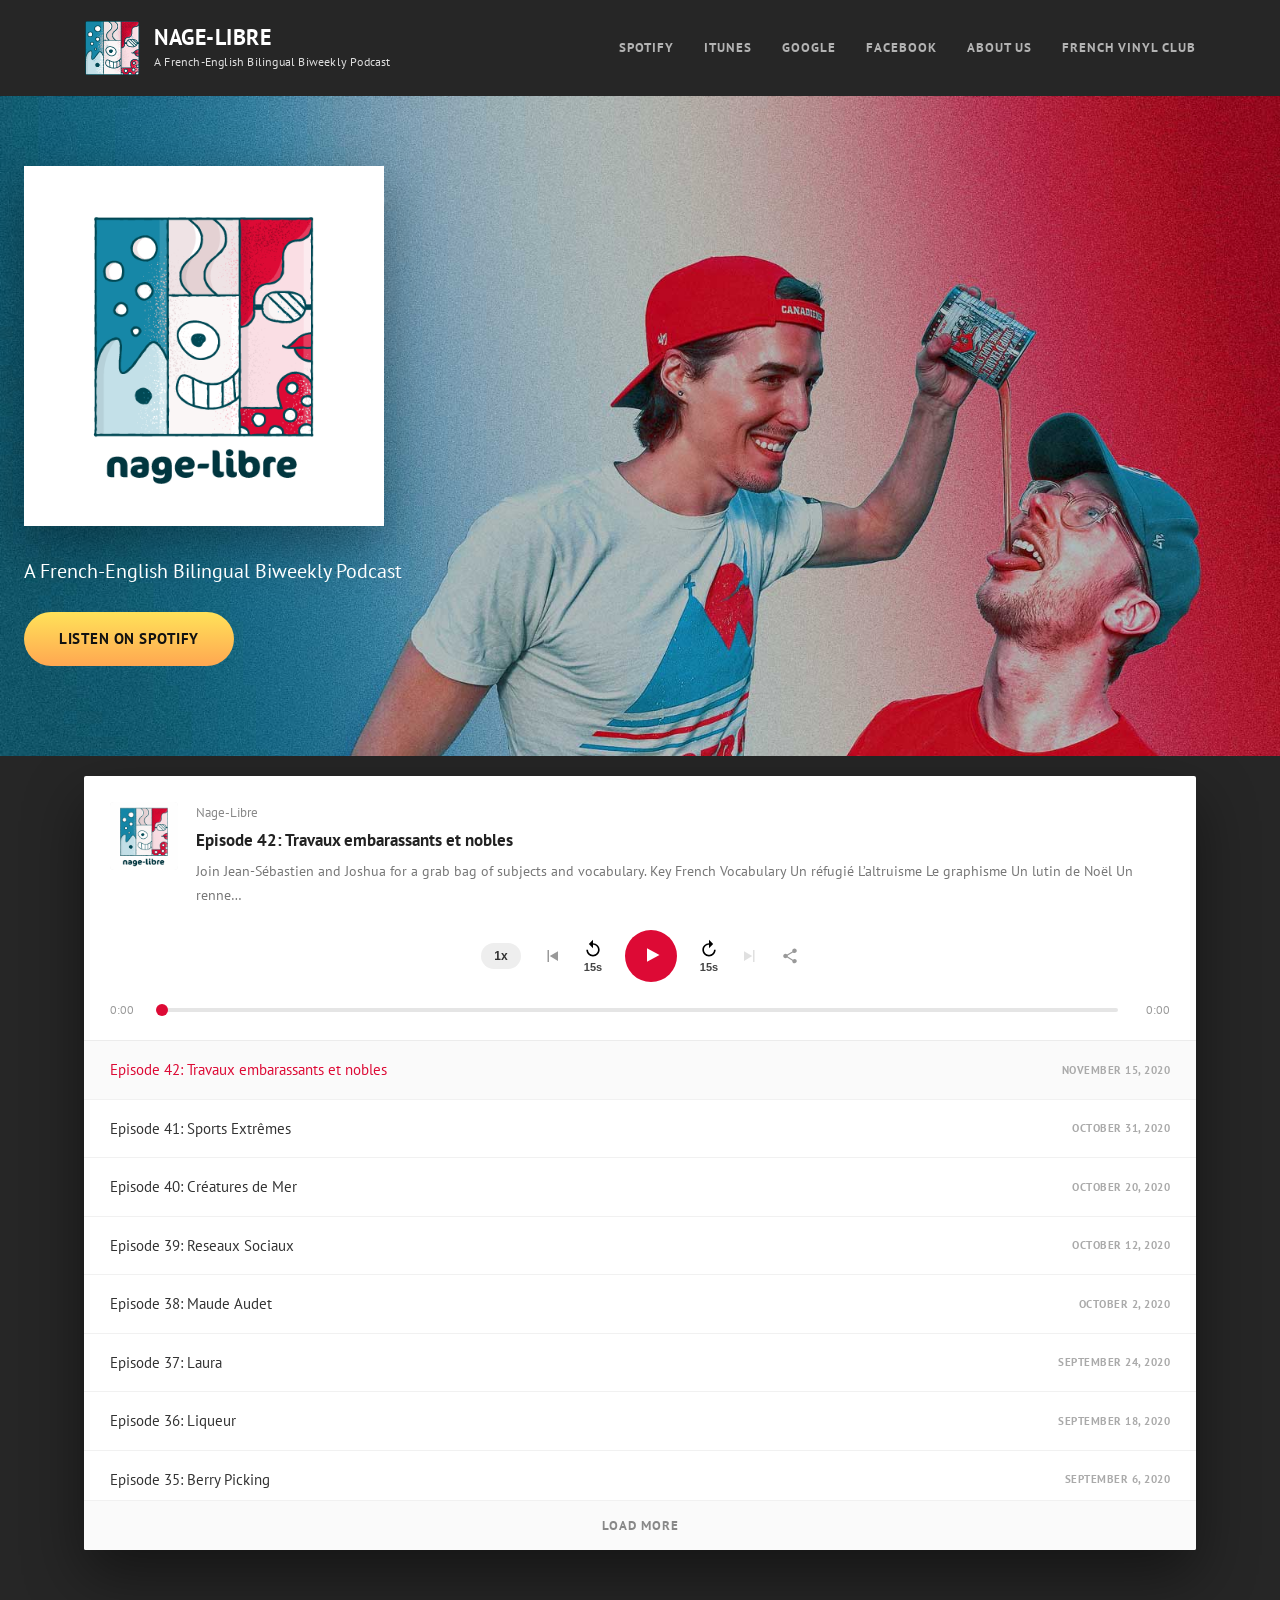
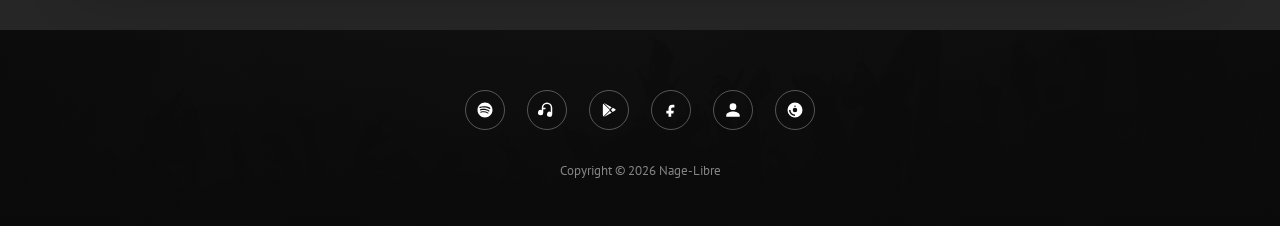
==== index.html @ 6a8b4f11 "Rebuild nagelibre.org as a static site Recreates the WordPress site (home, About Us, French Vinyl Cl" ====
<!doctype html>
<html lang="en">
<head>
<meta charset="utf-8">
<meta name="viewport" content="width=device-width, initial-scale=1">
<title>Nage-Libre – A French-English Bilingual Biweekly Podcast</title>
<meta name="description" content="Nage-Libre is a collection of open and relaxed bilingual conversations that invite you to listen and learn in French and English.">
<link rel="icon" href="/images/favicon-32.png" sizes="32x32">
<link rel="icon" href="/images/favicon-192.png" sizes="192x192">
<link rel="apple-touch-icon" href="/images/favicon-180.png">
<link rel="preconnect" href="https://fonts.googleapis.com">
<link rel="preconnect" href="https://fonts.gstatic.com" crossorigin>
<link href="https://fonts.googleapis.com/css2?family=PT+Sans:ital,wght@0,400;0,700;1,400;1,700&family=Mrs+Saint+Delafield&display=swap" rel="stylesheet">
<link rel="stylesheet" href="/css/style.css">
</head>
<body>

<header class="site-header">
  <div class="container">
    <div class="site-branding">
      <a href="/"><img src="/images/logo.png" alt="Nage-Libre"></a>
      <div>
        <p class="site-title"><a href="/">NAGE-LIBRE</a></p>
        <p class="site-description">A French-English Bilingual Biweekly Podcast</p>
      </div>
    </div>
    <button class="menu-toggle" aria-expanded="false" aria-controls="main-nav">
      <span class="icon-open">&#9776; Menu</span>
      <span class="icon-close">&#10005; Menu</span>
    </button>
    <nav class="main-navigation" id="main-nav">
      <ul class="nav-menu">
        <li><a href="https://open.spotify.com/show/0n5WnTJgC73S4vmWBHkWUg">Spotify</a></li>
        <li><a href="https://podcasts.apple.com/us/podcast/nage-libre/id1509363788">iTunes</a></li>
        <li><a href="https://playmusic.app.goo.gl/?ibi=com.google.PlayMusic&isi=691797987&ius=googleplaymusic&apn=com.google.android.music&link=https://play.google.com/music/m/Izq6futf4hin3xmiyxos6ybj7ay?t%3DNage-Libre%26pcampaignid%3DMKT-na-all-co-pr-mu-pod-16">Google</a></li>
        <li><a href="https://www.facebook.com/groups/nagelibre">Facebook</a></li>
        <li><a href="/about-us/">About Us</a></li>
        <li><a href="/french-vinyl-club/">French Vinyl Club</a></li>
      </ul>
    </nav>
  </div>
</header>

<section class="hero">
  <div class="hero-inner">
    <div class="hero-cover">
      <img src="/images/cover-large.png" alt="Nage-Libre">
    </div>
    <p class="hero-tagline">A French-English Bilingual Biweekly Podcast</p>
    <a class="btn-gold" href="https://open.spotify.com/show/0n5WnTJgC73S4vmWBHkWUg">Listen on Spotify</a>
  </div>
</section>

<main class="site-main">
  <div class="container">
    <div id="player-root"></div>
  </div>
</main>

<footer class="site-footer">
  <div class="container">
    <nav class="footer-social">
      <a href="https://open.spotify.com/show/0n5WnTJgC73S4vmWBHkWUg" aria-label="Spotify"><svg viewBox="0 0 24 24"><path d="M12 2C6.5 2 2 6.5 2 12s4.5 10 10 10 10-4.5 10-10S17.5 2 12 2zm4.6 14.4c-.2.3-.6.4-.9.2-2.5-1.5-5.6-1.9-9.3-1-.4.1-.7-.1-.8-.5-.1-.4.1-.7.5-.8 4-.9 7.5-.5 10.3 1.2.3.2.4.6.2.9zm1.2-2.8c-.2.3-.7.5-1 .3-2.9-1.8-7.3-2.3-10.7-1.3-.4.1-.9-.1-1-.6-.1-.4.1-.9.6-1 3.9-1.2 8.7-.6 12 1.5.4.2.5.7.1 1.1zm.1-2.9C14.3 8.6 8.9 8.4 5.7 9.4c-.5.2-1.1-.1-1.2-.7-.2-.5.1-1.1.7-1.2 3.7-1.1 9.7-.9 13.5 1.4.5.3.6.9.3 1.4-.3.4-.9.5-1.1.3z"/></svg></a>
      <a href="https://podcasts.apple.com/us/podcast/nage-libre/id1509363788" aria-label="iTunes"><svg viewBox="0 0 24 24"><path d="M12 2a7 7 0 0 0-7 7v3.3a3.5 3.5 0 1 0 2 3.2V11h3V9H7a5 5 0 0 1 10 0v5.5a3.5 3.5 0 1 0 2 3.2V9a7 7 0 0 0-7-7z"/></svg></a>
      <a href="https://playmusic.app.goo.gl/?ibi=com.google.PlayMusic&isi=691797987&ius=googleplaymusic&apn=com.google.android.music&link=https://play.google.com/music/m/Izq6futf4hin3xmiyxos6ybj7ay?t%3DNage-Libre%26pcampaignid%3DMKT-na-all-co-pr-mu-pod-16" aria-label="Google Play"><svg viewBox="0 0 24 24"><path d="M4.5 3.5c-.4.3-.7.8-.7 1.4v14.2c0 .6.3 1.1.7 1.4l8.7-8.5-8.7-8.5zm10.1 8.5 2.5 2.5 3-1.7c.9-.5.9-1.6 0-2.1l-3-1.7-2.5 3zm-1.4 1.4-8 7.9c.2 0 .5-.1.7-.2l9.6-5.5-2.3-2.2zm0-2.8 2.3-2.2-9.6-5.5c-.2-.1-.5-.2-.7-.2l8 7.9z"/></svg></a>
      <a href="https://www.facebook.com/groups/nagelibre" aria-label="Facebook"><svg viewBox="0 0 24 24"><path d="M14 8.5h2.5V5.3c-.4-.1-1.6-.2-2.9-.2-2.9 0-4.9 1.8-4.9 5.1v2.7H5.8v3.6h2.9V21h3.6v-4.5h2.9l.5-3.6h-3.4v-2.3c0-1 .3-1.7 1.7-1.7z"/></svg></a>
      <a href="/about-us/" aria-label="About Us"><svg viewBox="0 0 24 24"><path d="M12 12a4.5 4.5 0 1 0 0-9 4.5 4.5 0 0 0 0 9zm0 2c-3.3 0-9 1.7-9 5v2h18v-2c0-3.3-5.7-5-9-5z"/></svg></a>
      <a href="/french-vinyl-club/" aria-label="French Vinyl Club"><svg viewBox="0 0 24 24"><path d="M12 2a10 10 0 1 0 0 20 10 10 0 0 0 0-20zm0 4a1 1 0 1 1 0 2 1 1 0 0 1 0-2zm0 14a8 8 0 0 1-8-8h2a6 6 0 0 0 6 6v2zm3-8a3 3 0 1 1-6 0 3 3 0 0 1 6 0z"/></svg></a>
    </nav>
    <p class="site-info">Copyright &copy; <span data-year>2026</span> Nage-Libre</p>
  </div>
</footer>

<script src="/js/episodes.js"></script>
<script src="/js/player.js"></script>
<script src="/js/main.js"></script>
<script>
  new PodcastPlayer(document.getElementById("player-root"), {
    episodes: EPISODES,
    showList: true,
    showName: "Nage-Libre",
    coverSrc: "/images/cover.png",
    initialIndex: 0
  });
</script>
</body>
</html>
---- css/style.css ----
/* ===== Design tokens (matched from nagelibre.org / WordPress "Euphony" theme) ===== */
:root {
  --bg: #262626;
  --bg-panel: #1a1a1a;
  --text-muted: #7b7b7b;
  --text-white: #ffffff;
  --nav-link: rgba(255, 255, 255, 0.65);
  --accent-orange: #f9a926;
  --accent-red: #dd0a35;
  --gold-start: #ffe259;
  --gold-end: #ffa751;
  --border: rgba(255, 255, 255, 0.1);
  --font-body: "PT Sans", Helvetica, Arial, sans-serif;
  --font-script: "Mrs Saint Delafield", cursive;
}

* { box-sizing: border-box; }

html { scroll-behavior: smooth; }

body {
  margin: 0;
  background: var(--bg);
  color: var(--text-muted);
  font-family: var(--font-body);
  font-size: 16px;
  line-height: 1.7;
  -webkit-font-smoothing: antialiased;
}

img { max-width: 100%; display: block; }

a {
  color: inherit;
  text-decoration: none;
}

ul { margin: 0; padding: 0; }
li { list-style: none; }

.container {
  max-width: 1160px;
  margin: 0 auto;
  padding: 0 24px;
}

.screen-reader-text {
  position: absolute;
  width: 1px;
  height: 1px;
  overflow: hidden;
  clip: rect(0 0 0 0);
  white-space: nowrap;
}

/* ===== Header ===== */
.site-header {
  position: relative;
  z-index: 20;
  padding: 20px 0;
}

.site-header .container {
  display: flex;
  align-items: center;
  justify-content: space-between;
  gap: 24px;
}

.site-branding {
  display: flex;
  align-items: center;
  gap: 14px;
  min-width: 0;
}

.site-branding img {
  width: 56px;
  height: 56px;
  border-radius: 6px;
  flex-shrink: 0;
}

.site-title {
  margin: 0;
  font-size: 22px;
  font-weight: 700;
  letter-spacing: 0.5px;
  color: var(--text-white);
  line-height: 1.2;
}

.site-title a { color: var(--text-white); }

.site-description {
  margin: 2px 0 0;
  font-size: 12px;
  color: rgba(255, 255, 255, 0.85);
  letter-spacing: 0.2px;
}

.menu-toggle {
  display: none;
  align-items: center;
  gap: 8px;
  background: rgba(0, 0, 0, 0.25);
  border: 1px solid rgba(255, 255, 255, 0.3);
  color: var(--text-white);
  font-family: var(--font-body);
  font-weight: 700;
  font-size: 13px;
  letter-spacing: 1px;
  text-transform: uppercase;
  padding: 10px 16px;
  border-radius: 4px;
  cursor: pointer;
}

.menu-toggle .icon-close { display: none; }
.menu-toggle.is-open .icon-open { display: none; }
.menu-toggle.is-open .icon-close { display: inline; }

.main-navigation {
  display: flex;
}

.nav-menu {
  display: flex;
  align-items: center;
  gap: 30px;
  flex-wrap: wrap;
}

.nav-menu a {
  display: block;
  font-size: 13px;
  font-weight: 700;
  letter-spacing: 1px;
  text-transform: uppercase;
  color: var(--nav-link);
  transition: color 0.15s ease;
  white-space: nowrap;
}

.nav-menu a:hover,
.nav-menu li.current a {
  color: var(--accent-orange);
}

/* ===== Hero ===== */
.hero {
  position: relative;
  background-image: url("../images/hero.jpg");
  background-size: cover;
  background-position: center top;
  padding-top: 10px;
}

.hero-inner {
  padding: 60px 24px 90px;
  max-width: 640px;
}

.hero-cover {
  background: #fff;
  padding: 24px;
  width: 100%;
  max-width: 360px;
  box-shadow: 0 20px 50px rgba(0, 0, 0, 0.35);
}

.hero-cover img { width: 100%; }

.hero-tagline {
  color: var(--text-white);
  font-size: 20px;
  margin: 28px 0 24px;
  font-weight: 400;
}

.btn-gold {
  display: inline-block;
  background-image: linear-gradient(var(--gold-start), var(--gold-end));
  color: #111111;
  font-family: var(--font-body);
  font-weight: 700;
  font-size: 15px;
  letter-spacing: 0.5px;
  text-transform: uppercase;
  padding: 14px 35px;
  border-radius: 28px;
  border: none;
  cursor: pointer;
}

/* ===== Page header (About Us / French Vinyl Club) ===== */
.page-header {
  padding: 70px 0 20px;
}

.page-title {
  font-family: var(--font-script);
  font-weight: 400;
  font-size: 44px;
  color: var(--text-white);
  margin: 0;
}

/* ===== Main content ===== */
.site-main {
  padding: 20px 0 80px;
}

/* About Us page */
.about-grid {
  display: grid;
  grid-template-columns: minmax(280px, 460px) 1fr;
  gap: 60px;
  align-items: start;
}

.about-grid img { width: 100%; }

.about-text p {
  margin: 0 0 22px;
  font-size: 18px;
  color: var(--text-muted);
}

.about-text a,
.about-text strong,
.about-text b {
  color: var(--text-white);
  font-weight: 700;
}

.about-text a:hover { color: var(--accent-orange); }

.about-player-wrap { margin-top: 40px; }

/* French Vinyl Club page */
.club-intro {
  max-width: 760px;
  margin-bottom: 10px;
}

.club-intro p {
  font-size: 18px;
  margin: 0 0 22px;
}

.album {
  display: grid;
  grid-template-columns: minmax(240px, 380px) 1fr;
  gap: 50px;
  align-items: start;
  padding: 60px 0;
  border-top: 1px solid var(--border);
}

.album:first-of-type { border-top: none; }

.album img { width: 100%; }

.album-heading {
  color: var(--text-white);
  font-size: 15px;
  font-weight: 700;
  letter-spacing: 1px;
  text-transform: uppercase;
  margin: 0 0 6px;
}

.album-title {
  color: var(--text-white);
  font-size: 26px;
  font-weight: 700;
  margin: 0 0 24px;
  line-height: 1.35;
}

.album-meta { margin: 0 0 20px; }

.album-meta-label {
  color: var(--text-white);
  font-weight: 700;
  font-size: 13px;
  text-transform: uppercase;
  letter-spacing: 0.5px;
  margin-bottom: 6px;
}

.album-meta a {
  color: var(--accent-orange);
  word-break: break-word;
}

.album-player-wrap { margin-top: 30px; }

/* ===== Footer ===== */
.site-footer {
  position: relative;
  background-image:
    linear-gradient(rgba(10, 10, 10, 0.82), rgba(10, 10, 10, 0.9)),
    url("../images/footer-bg.jpg");
  background-size: cover;
  background-position: center;
  padding: 60px 0 30px;
  text-align: center;
}

.footer-social {
  display: flex;
  justify-content: center;
  align-items: center;
  flex-wrap: wrap;
  gap: 22px;
  margin-bottom: 30px;
}

.footer-social a {
  width: 40px;
  height: 40px;
  display: flex;
  align-items: center;
  justify-content: center;
  border-radius: 50%;
  border: 1px solid rgba(255, 255, 255, 0.3);
  color: var(--text-white);
  font-size: 16px;
}

.footer-social a svg {
  width: 18px;
  height: 18px;
  fill: currentColor;
}

.footer-social a:hover {
  color: var(--accent-orange);
  border-color: var(--accent-orange);
}

.site-info {
  color: rgba(255, 255, 255, 0.5);
  font-size: 13px;
}

/* ===== Podcast Player ===== */
.player {
  background: #fff;
  color: #333333;
  border-radius: 2px;
  box-shadow: 0 25px 60px rgba(0, 0, 0, 0.45);
  overflow: hidden;
}

.player-header {
  display: flex;
  align-items: flex-start;
  gap: 18px;
  padding: 26px 26px 16px;
}

.player-cover {
  width: 68px;
  height: 68px;
  flex-shrink: 0;
  border-radius: 4px;
  overflow: hidden;
  background: #eee;
}

.player-cover img { width: 100%; height: 100%; object-fit: cover; }

.player-info { min-width: 0; }

.player-show {
  font-size: 13px;
  color: #888;
  margin: 0 0 2px;
}

.player-episode-title {
  font-size: 17px;
  font-weight: 700;
  color: #222;
  margin: 0 0 6px;
}

.player-episode-desc {
  font-size: 14px;
  color: #777;
  margin: 0;
  display: -webkit-box;
  -webkit-line-clamp: 2;
  -webkit-box-orient: vertical;
  overflow: hidden;
}

.player-controls {
  display: flex;
  align-items: center;
  justify-content: center;
  gap: 22px;
  padding: 6px 26px 18px;
  flex-wrap: wrap;
}

.player-controls button {
  background: none;
  border: none;
  cursor: pointer;
  color: #444;
  padding: 0;
  display: flex;
  align-items: center;
  justify-content: center;
}

.player-controls button:disabled {
  opacity: 0.3;
  cursor: default;
}

.rate-btn {
  width: 40px;
  height: 26px;
  border-radius: 13px;
  background: #eee !important;
  font-size: 12px;
  font-weight: 700;
  color: #333 !important;
}

.skip-btn {
  font-size: 11px;
  font-weight: 700;
  flex-direction: column;
  gap: 2px;
  color: #444;
}

.skip-btn svg { width: 20px; height: 20px; }

.step-btn svg { width: 18px; height: 18px; fill: #999; }
.step-btn:hover svg { fill: #555; }

.play-btn {
  width: 52px;
  height: 52px;
  border-radius: 50%;
  background: var(--accent-red) !important;
}

.play-btn svg {
  width: 20px;
  height: 20px;
  fill: #fff;
  margin-left: 2px;
}

.play-btn .icon-pause { display: none; margin-left: 0; }
.play-btn.is-playing .icon-play { display: none; }
.play-btn.is-playing .icon-pause { display: block; }

.share-btn svg { width: 18px; height: 18px; fill: #999; }
.share-btn:hover svg { fill: #555; }

.player-seek {
  padding: 0 26px 20px;
  display: flex;
  align-items: center;
  gap: 12px;
}

.player-time {
  font-size: 12px;
  color: #999;
  width: 40px;
  flex-shrink: 0;
  font-variant-numeric: tabular-nums;
}

.player-time.time-end { text-align: right; }

.seek-track {
  position: relative;
  flex: 1;
  height: 4px;
  background: #e5e5e5;
  border-radius: 2px;
  cursor: pointer;
}

.seek-fill {
  position: absolute;
  left: 0;
  top: 0;
  height: 100%;
  width: 0%;
  background: var(--accent-red);
  border-radius: 2px;
}

.seek-handle {
  position: absolute;
  top: 50%;
  left: 0%;
  width: 12px;
  height: 12px;
  border-radius: 50%;
  background: var(--accent-red);
  transform: translate(-50%, -50%);
}

.share-tooltip {
  position: relative;
}

.share-tooltip .tooltip-msg {
  position: absolute;
  bottom: 130%;
  left: 50%;
  transform: translateX(-50%);
  background: #222;
  color: #fff;
  font-size: 11px;
  padding: 5px 10px;
  border-radius: 4px;
  white-space: nowrap;
  opacity: 0;
  pointer-events: none;
  transition: opacity 0.15s ease;
}

.share-tooltip.show-tooltip .tooltip-msg { opacity: 1; }

/* Episode list */
.player-list {
  border-top: 1px solid #ececec;
  max-height: 460px;
  overflow-y: auto;
}

.player-list-item {
  display: flex;
  align-items: center;
  justify-content: space-between;
  gap: 16px;
  padding: 16px 26px;
  border-bottom: 1px solid #f1f1f1;
  cursor: pointer;
  background: #fff;
}

.player-list-item:hover { background: #fafafa; }

.player-list-item.is-active {
  background: #fafafa;
}

.player-list-item.is-active .item-title { color: var(--accent-red); }

.item-title {
  font-size: 15px;
  color: #333;
  font-weight: 400;
}

.item-date {
  font-size: 11px;
  font-weight: 700;
  letter-spacing: 0.5px;
  text-transform: uppercase;
  color: #aaa;
  flex-shrink: 0;
}

.player-load-more {
  display: block;
  width: 100%;
  padding: 16px;
  background: #fafafa;
  border: none;
  border-top: 1px solid #f1f1f1;
  color: #888;
  font-family: var(--font-body);
  font-size: 13px;
  font-weight: 700;
  letter-spacing: 1px;
  text-transform: uppercase;
  cursor: pointer;
}

.player-load-more:hover { color: var(--accent-red); }
.player-load-more[hidden] { display: none; }

/* Player used embedded on About Us / Vinyl Club (no list) */
.player.player-embed .player-list { display: none; }

/* ===== Responsive ===== */
@media (max-width: 900px) {
  .about-grid,
  .album {
    grid-template-columns: 1fr;
    gap: 30px;
  }
}

@media (max-width: 860px) {
  .menu-toggle { display: flex; }

  .main-navigation {
    position: absolute;
    top: 100%;
    left: 0;
    right: 0;
    background: #0d0d0d;
    display: none;
    z-index: 30;
  }

  .main-navigation.is-open { display: block; }

  .nav-menu {
    flex-direction: column;
    align-items: flex-start;
    gap: 0;
    padding: 10px 24px 24px;
  }

  .nav-menu li { width: 100%; }

  .nav-menu a { padding: 12px 0; }
}

@media (max-width: 640px) {
  .hero-inner { padding: 40px 20px 60px; }
  .page-title { font-size: 34px; }
  .player-header { flex-direction: column; align-items: center; text-align: center; }
  .player-episode-desc { -webkit-line-clamp: 3; }
  .player-controls { gap: 14px; }
  .rate-btn { order: 5; }
  .share-btn { order: 6; }
}
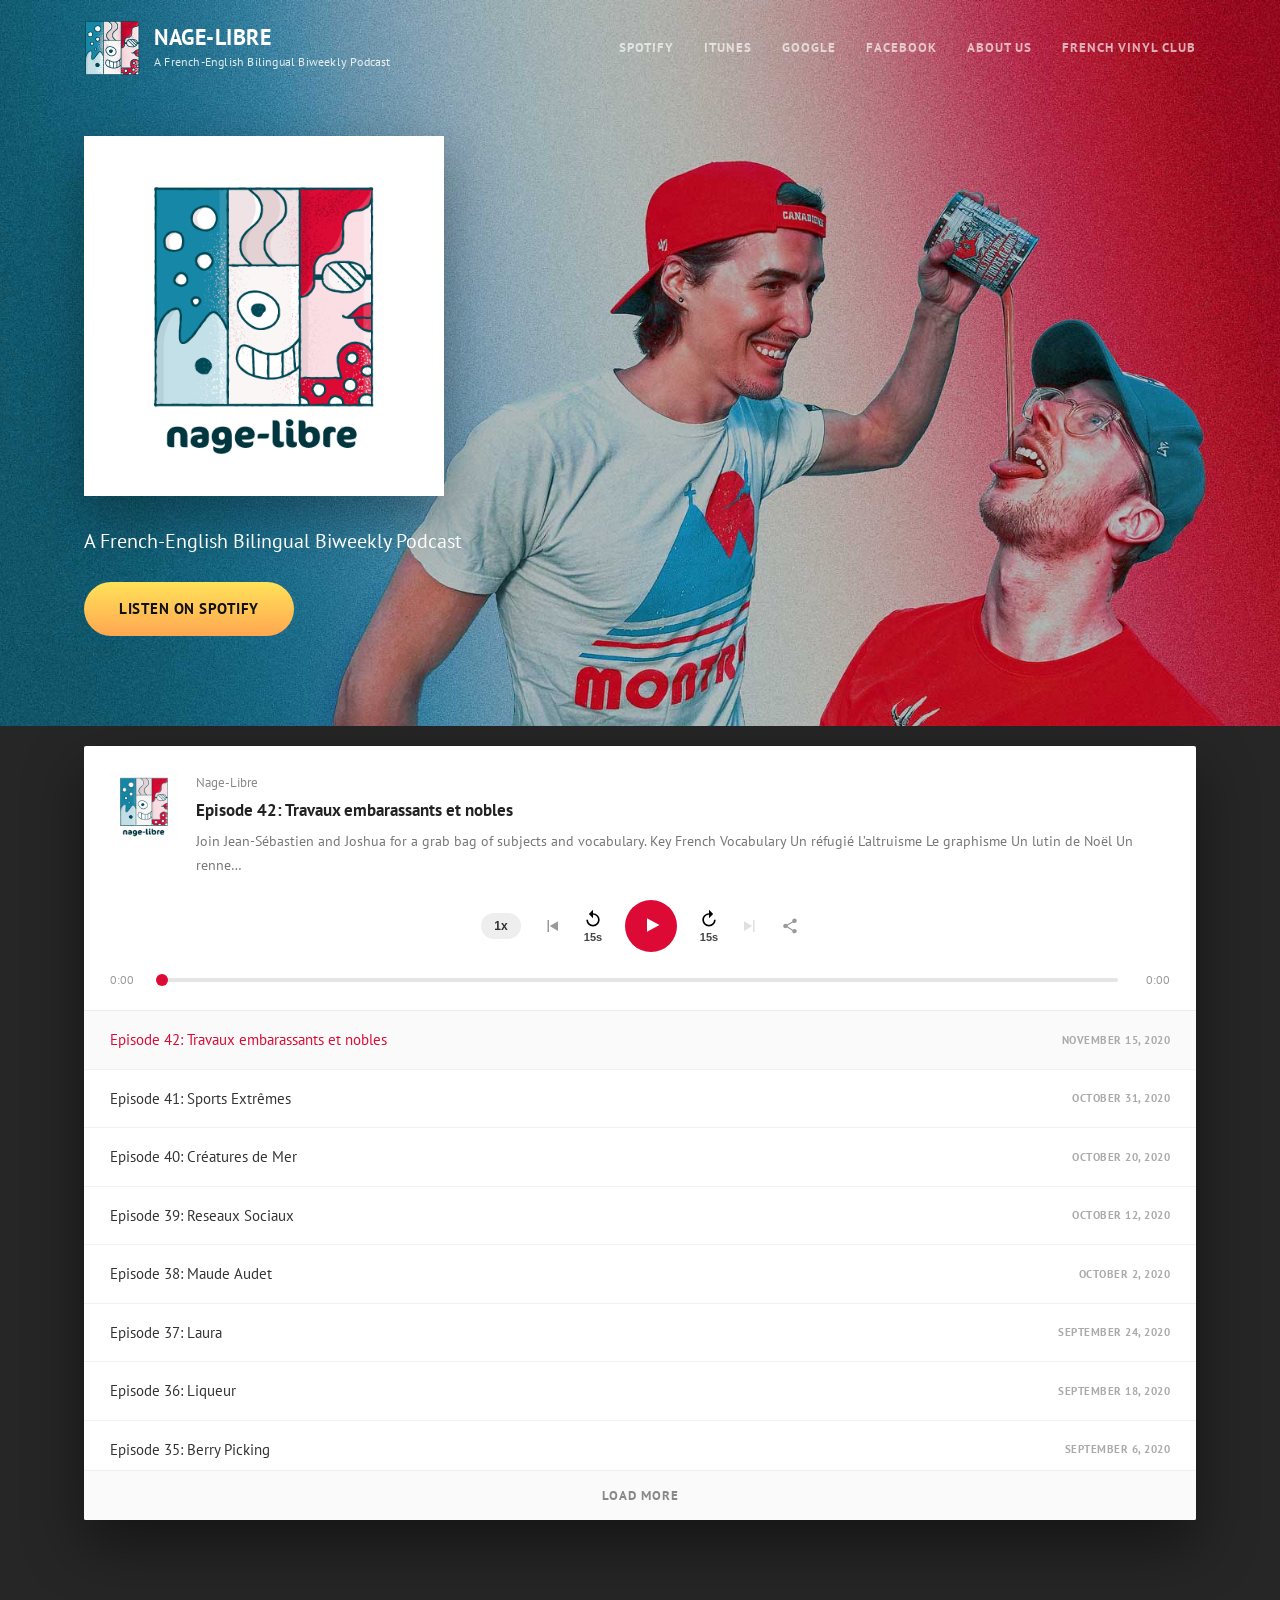
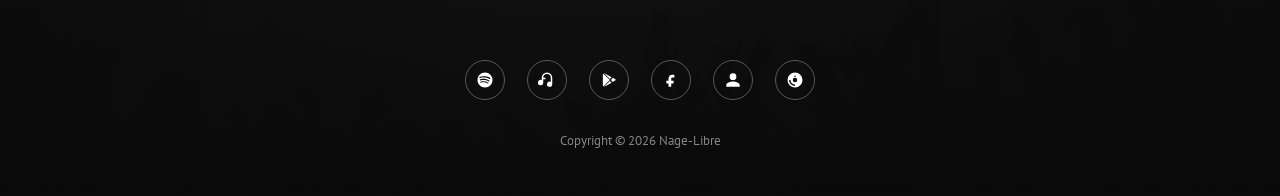
==== commit 6022cc25: "Fix homepage hero: transparent header over photo, centered content The header sat above the hero sec" ====
--- a/index.html
+++ b/index.html
@@ -15,34 +15,34 @@
 </head>
 <body>
 
-<header class="site-header">
-  <div class="container">
-    <div class="site-branding">
-      <a href="/"><img src="/images/logo.png" alt="Nage-Libre"></a>
-      <div>
-        <p class="site-title"><a href="/">NAGE-LIBRE</a></p>
-        <p class="site-description">A French-English Bilingual Biweekly Podcast</p>
+<section class="hero">
+  <header class="site-header">
+    <div class="container">
+      <div class="site-branding">
+        <a href="/"><img src="/images/logo.png" alt="Nage-Libre"></a>
+        <div>
+          <p class="site-title"><a href="/">NAGE-LIBRE</a></p>
+          <p class="site-description">A French-English Bilingual Biweekly Podcast</p>
+        </div>
       </div>
+      <button class="menu-toggle" aria-expanded="false" aria-controls="main-nav">
+        <span class="icon-open">&#9776; Menu</span>
+        <span class="icon-close">&#10005; Menu</span>
+      </button>
+      <nav class="main-navigation" id="main-nav">
+        <ul class="nav-menu">
+          <li><a href="https://open.spotify.com/show/0n5WnTJgC73S4vmWBHkWUg">Spotify</a></li>
+          <li><a href="https://podcasts.apple.com/us/podcast/nage-libre/id1509363788">iTunes</a></li>
+          <li><a href="https://playmusic.app.goo.gl/?ibi=com.google.PlayMusic&isi=691797987&ius=googleplaymusic&apn=com.google.android.music&link=https://play.google.com/music/m/Izq6futf4hin3xmiyxos6ybj7ay?t%3DNage-Libre%26pcampaignid%3DMKT-na-all-co-pr-mu-pod-16">Google</a></li>
+          <li><a href="https://www.facebook.com/groups/nagelibre">Facebook</a></li>
+          <li><a href="/about-us/">About Us</a></li>
+          <li><a href="/french-vinyl-club/">French Vinyl Club</a></li>
+        </ul>
+      </nav>
     </div>
-    <button class="menu-toggle" aria-expanded="false" aria-controls="main-nav">
-      <span class="icon-open">&#9776; Menu</span>
-      <span class="icon-close">&#10005; Menu</span>
-    </button>
-    <nav class="main-navigation" id="main-nav">
-      <ul class="nav-menu">
-        <li><a href="https://open.spotify.com/show/0n5WnTJgC73S4vmWBHkWUg">Spotify</a></li>
-        <li><a href="https://podcasts.apple.com/us/podcast/nage-libre/id1509363788">iTunes</a></li>
-        <li><a href="https://playmusic.app.goo.gl/?ibi=com.google.PlayMusic&isi=691797987&ius=googleplaymusic&apn=com.google.android.music&link=https://play.google.com/music/m/Izq6futf4hin3xmiyxos6ybj7ay?t%3DNage-Libre%26pcampaignid%3DMKT-na-all-co-pr-mu-pod-16">Google</a></li>
-        <li><a href="https://www.facebook.com/groups/nagelibre">Facebook</a></li>
-        <li><a href="/about-us/">About Us</a></li>
-        <li><a href="/french-vinyl-club/">French Vinyl Club</a></li>
-      </ul>
-    </nav>
-  </div>
-</header>
+  </header>
 
-<section class="hero">
-  <div class="hero-inner">
+  <div class="container hero-inner">
     <div class="hero-cover">
       <img src="/images/cover-large.png" alt="Nage-Libre">
     </div>
--- a/css/style.css
+++ b/css/style.css
@@ -153,12 +153,13 @@
   background-image: url("../images/hero.jpg");
   background-size: cover;
   background-position: center top;
-  padding-top: 10px;
-}
+}
+
+.hero .site-header { padding-bottom: 0; }
 
 .hero-inner {
-  padding: 60px 24px 90px;
-  max-width: 640px;
+  padding-top: 60px;
+  padding-bottom: 90px;
 }
 
 .hero-cover {
